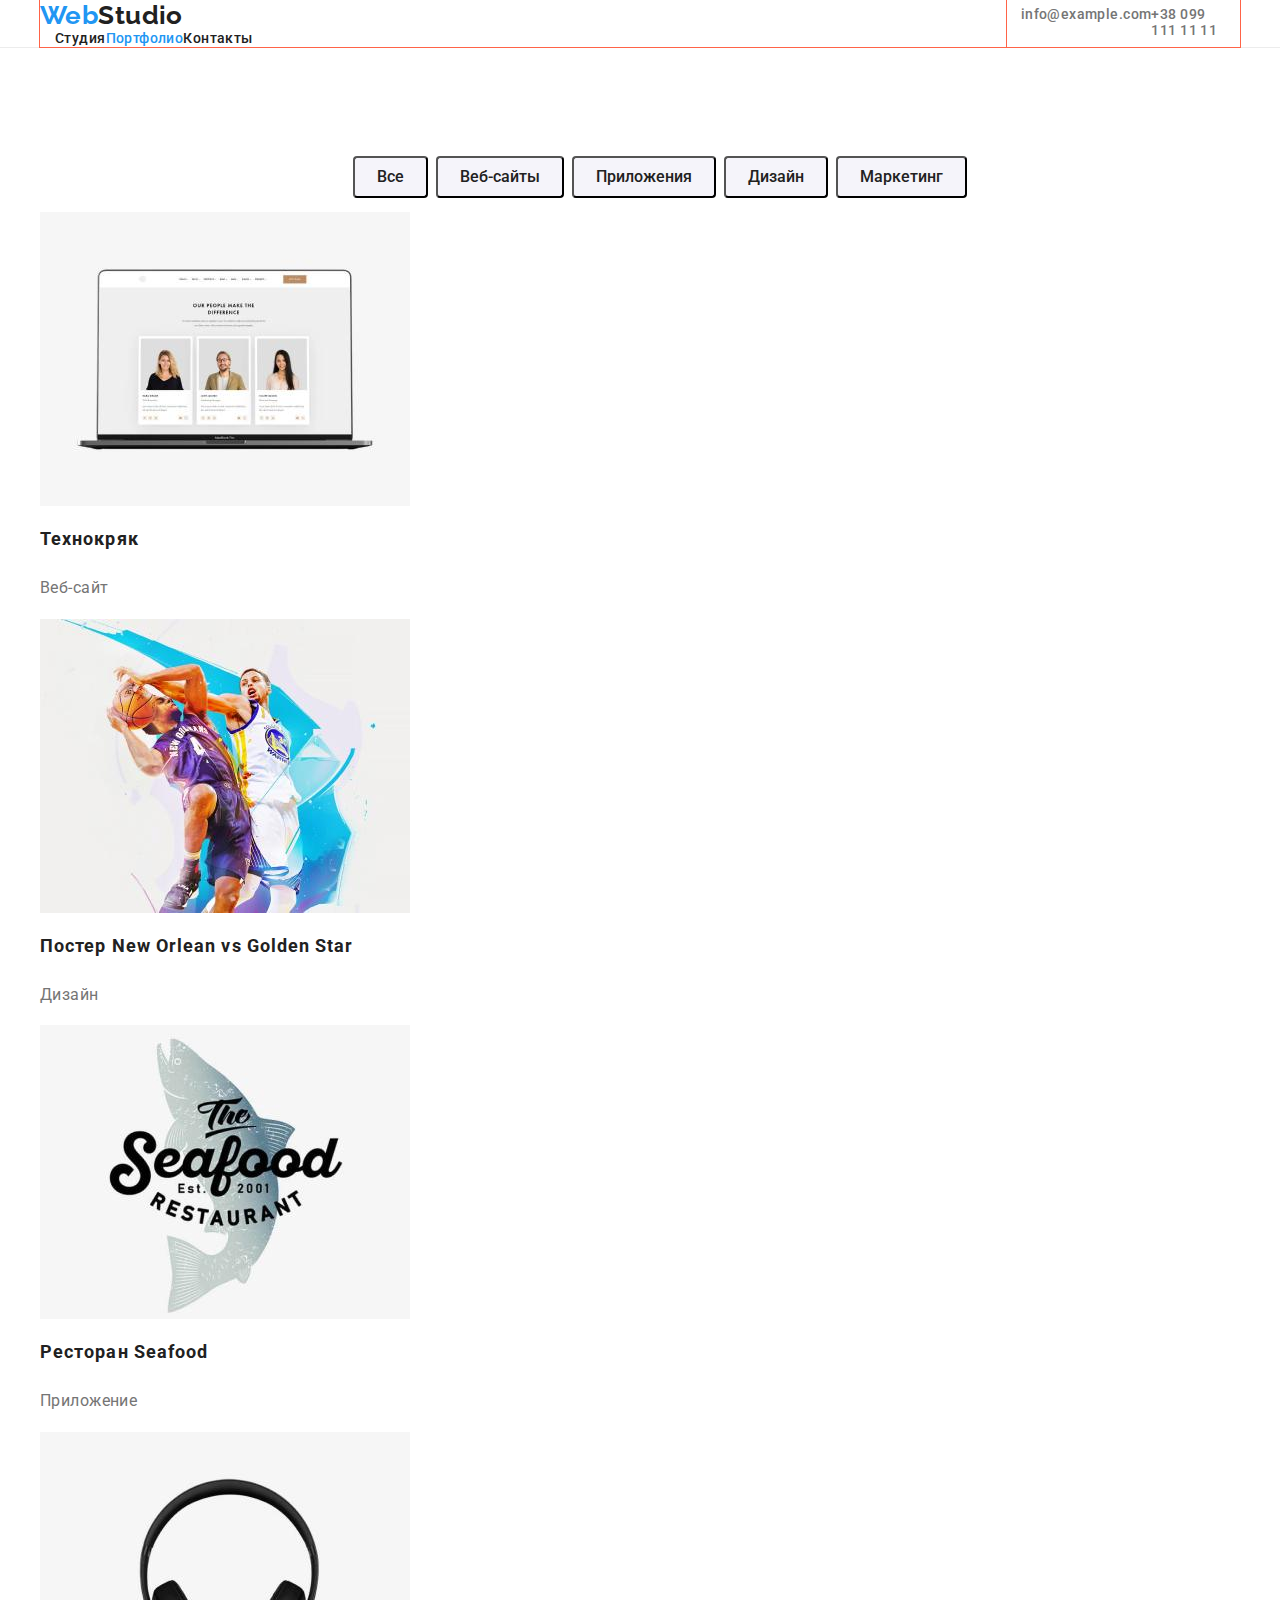
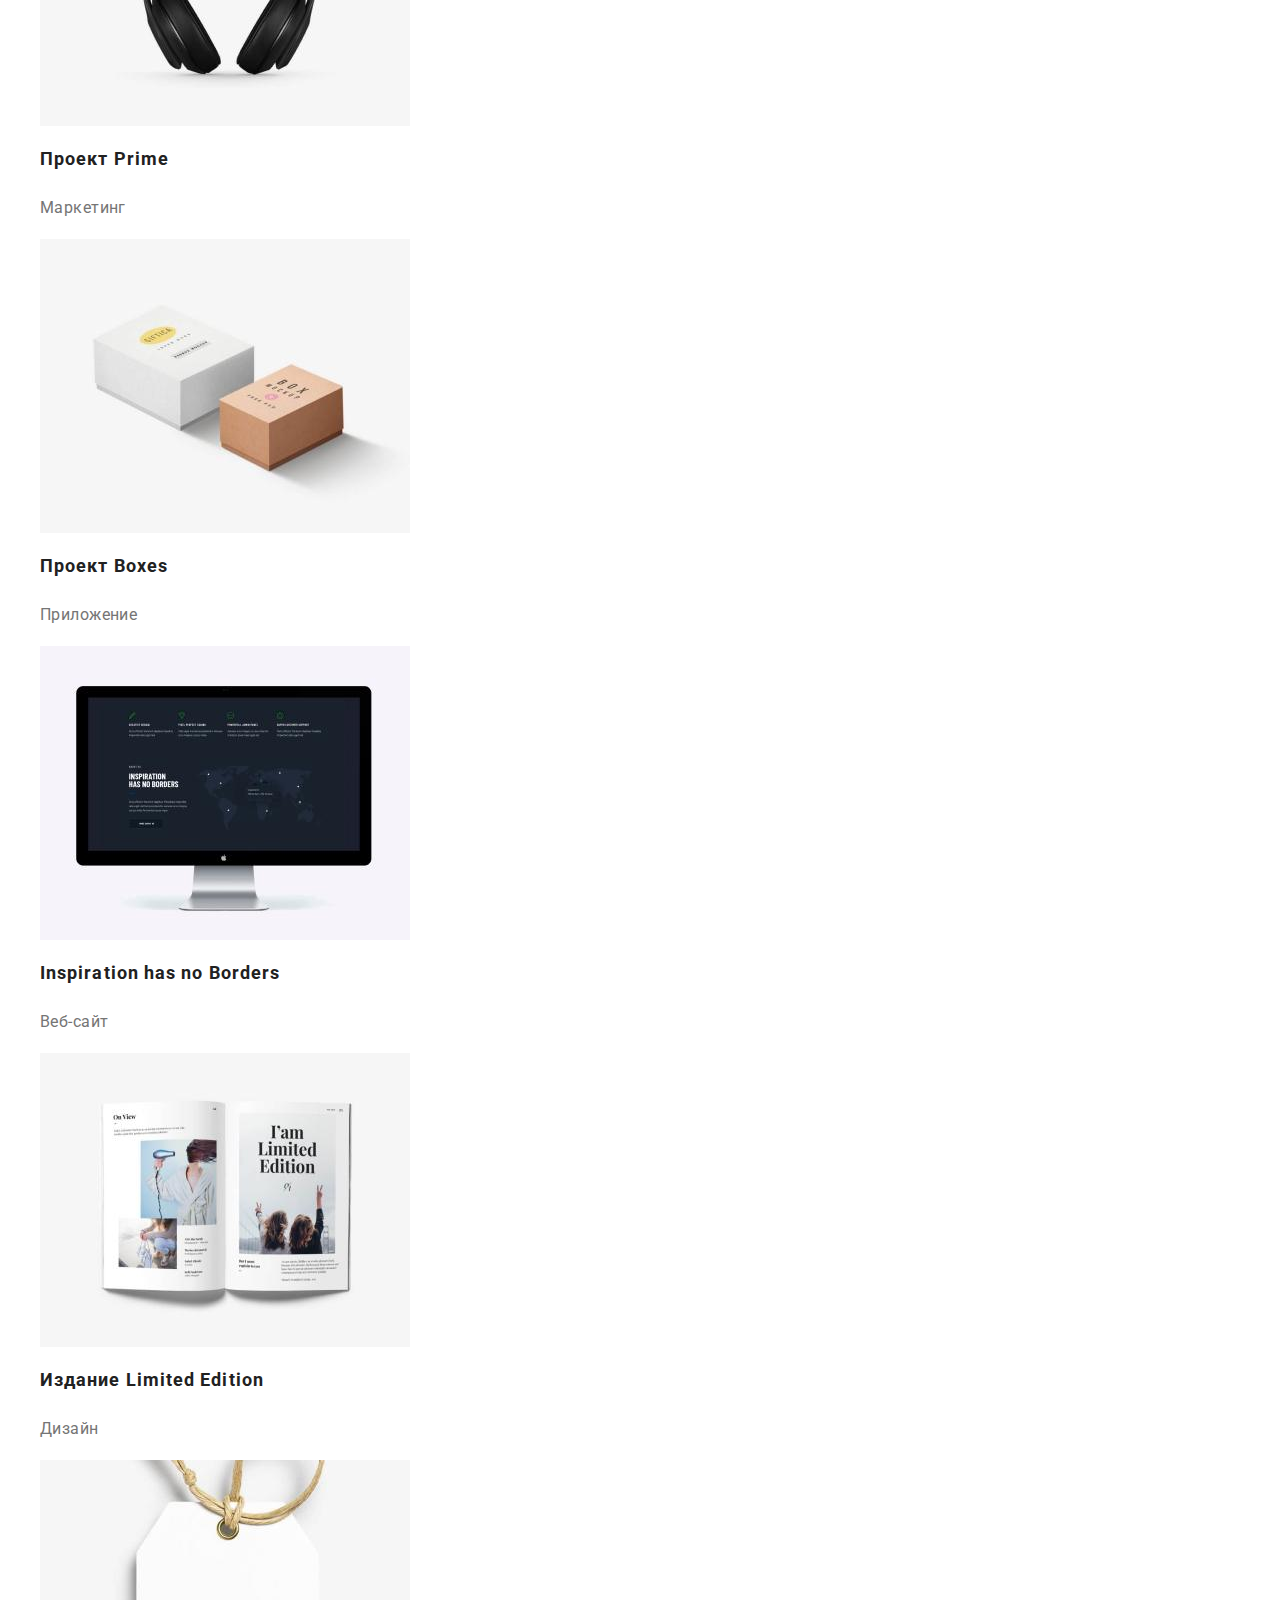
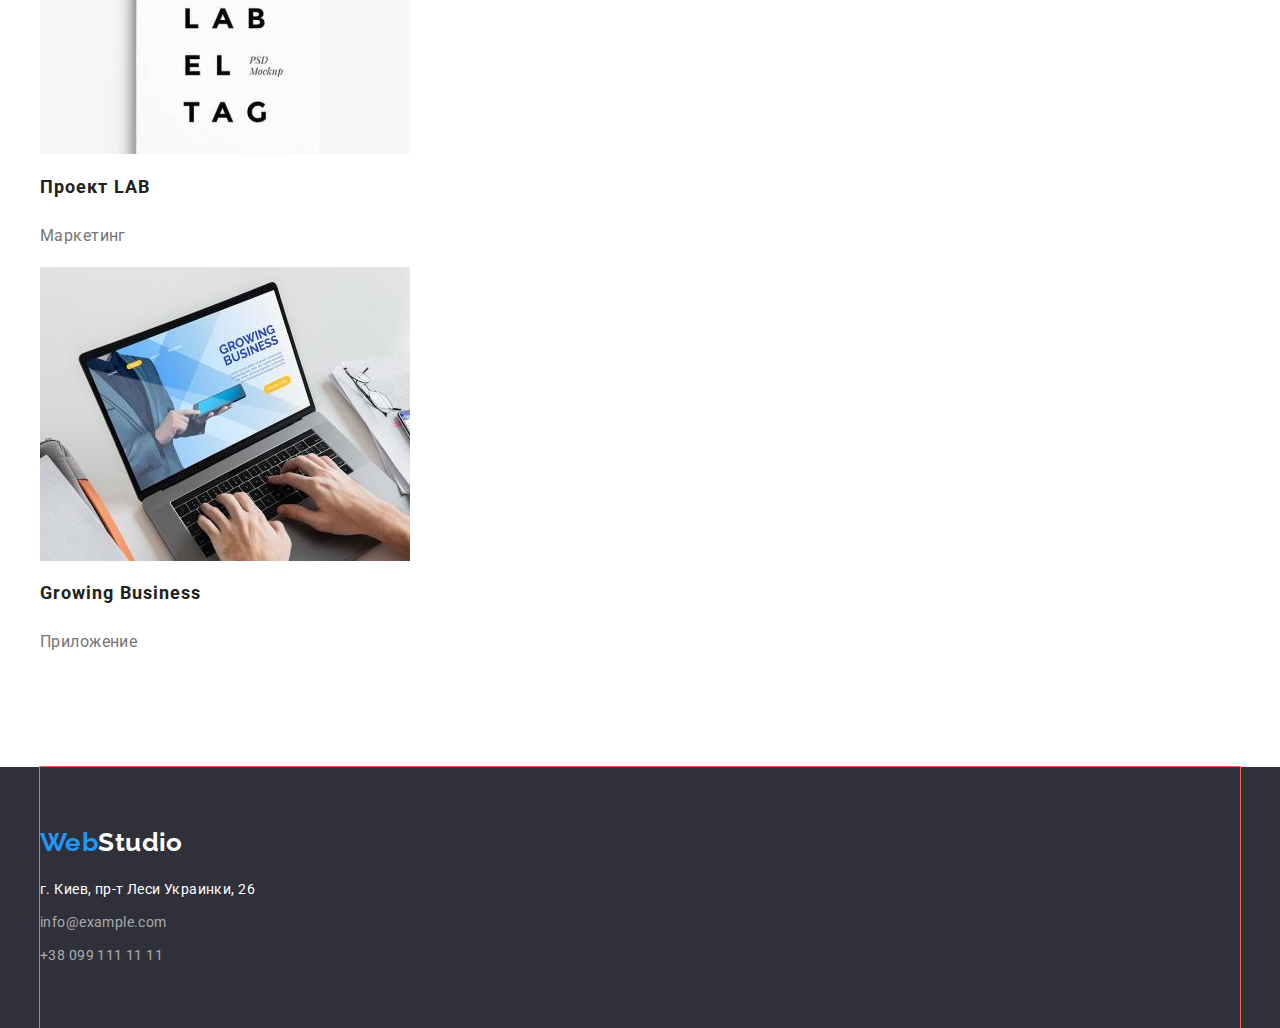
==== portfolio.html @ 3b48e9ce "заливаю файлы" ====
<!DOCTYPE html>
<html lang="ru">

    <!-- Служебная информация -->

  <head>
    <meta charset="UTF-8">
    <meta http-equiv="X-UA-Compatible" content="IE=edge">
    <meta name="viewport" content="width=device-width, initial-scale=1.0">
    <title>Портфолио</title>
    <link rel="stylesheet" href="https://fonts.googleapis.com/css2?family=Raleway:wght@700&family=Roboto:wght@400;500;700;900&display=swap"/>
    <link rel="stylesheet" href="https://cdnjs.cloudflare.com/ajax/libs/modern-normalize/1.1.0/modern-normalize.min.css"/>
    <link rel="stylesheet" href="./css/styles.css"/>
  </head>

    <!-- Содержание -->

  <body>

    <!-- Шапка сайта -->

    <header class="page-header">
    <div class="header-container">
      <nav class="container main-nav">
        <a class="logo" href="./index.html"><span class="span">Web</span>Studio</a> 
        <ul class="sitenav">
          <li><a href="./index.html" class="sitenav-link">Студия</a></li>
          <li><a href="./portfolio.html" class="sitenav-link current">Портфолио</a></li>
          <li><a href="" class="sitenav-link">Контакты</a></li>
        </ul>
      </nav>
        <ul class="contacts">
          <li><a href="mailto:info@example.com" class="contacts-link">info@example.com</a></li>
          <li><a href="tel:+380991111111" class="contacts-link">+38 099 111 11 11</a></li>
        </ul>
    </div>
    </header>

      <!-- Уникальный контент страницы -->

      <main>

        <!-- Меню на странице портфолио -->

        <section class="section">
          <h1 class="section-title visually-hidden">Меню на странице портфолио</h1>

          <ul class="menu-list">
            <li class="menu-item"><button class="menu-btn" type="button" >Все</button></li>
            <li class="menu-item"><button class="menu-btn" type="button" >Веб-сайты</button></li>
            <li class="menu-item"><button class="menu-btn" type="button" >Приложения</button></li>
            <li class="menu-item"><button class="menu-btn" type="button" >Дизайн</button></li>
            <li class="menu-item"><button class="menu-btn" type="button" >Маркетинг</button></li>
          </ul>

        <!-- Наши проекты и описание -->

          <ul class="project">
            <li class="project-item">
             <a class="project-link" href="">
              <img src="./images/portfolio/img1.jpg" alt="Технокряк" width="370"/>
              <h2 class="project-title">Технокряк</h2>
              <p class="project-description">Веб-сайт</p>
             </a>
            </li>
            <li class="project-item">
             <a class="project-link" href="">
              <img src="./images/portfolio/img2.jpg" alt="Постер New Orlean vs Golden Star" width="370"/>
              <h2 class="project-title">Постер New Orlean vs Golden Star</h2>
              <p class="project-description">Дизайн</p>
             </a>
            </li>
            <li class="project-item">
             <a class="project-link" href="">
              <img src="./images/portfolio/img3.jpg" alt="Ресторан Seafood" width="370"/>
              <h2 class="project-title">Ресторан Seafood</h2>
              <p class="project-description">Приложение</p>
             </a>
            </li>
            <li class="project-item">
             <a class="project-link" href="">
              <img src="./images/portfolio/img4.jpg" alt="Проект Prime" width="370"/>
              <h2 class="project-title">Проект Prime</h2>
              <p class="project-description">Маркетинг</p>
             </a>
            </li>
            <li class="project-item">
             <a class="project-link" href="">
              <img src="./images/portfolio/img5.jpg" alt="Проект Boxes" width="370"/>
              <h2 class="project-title">Проект Boxes</h2>
              <p class="project-description">Приложение</p>
             </a>
            </li>
            <li class="project-item">
             <a class="project-link" href="">
              <img src="./images/portfolio/img6.jpg" alt="Inspiration has no Borders" width="370"/>
              <h2 class="project-title">Inspiration has no Borders</h2>
              <p class="project-description">Веб-сайт</p>
             </a>
            </li>
            <li class="project-item">
             <a class="project-link" href="">
              <img src="./images/portfolio/img7.jpg" alt="Издание Limited Edition" width="370"/>
              <h2 class="project-title">Издание Limited Edition</h2>
              <p class="project-description">Дизайн</p>
             </a>
            </li>
            <li class="project-item">
             <a class="project-link" href="">
              <img src="./images/portfolio/img8.jpg" alt="Проект LAB" width="370"/>
              <h2 class="project-title">Проект LAB</h2>
              <p class="project-description">Маркетинг</p>
             </a>
            </li>
            <li class="project-item">
             <a class="project-link" href="">
              <img src="./images/portfolio/img9.jpg" alt="Growing Business" width="370"/>
              <h2 class="project-title">Growing Business</h2>
              <p class="project-description">Приложение</p>
             </a>
            </li>
          </ul>
        </section>
      </main>
  
        <!-- Футер -->

      <footer class="footer">
        <div class="footer-container">
          <div class="logo-inverse">
            <a class="footer-logo" href="./index.html"><span class="span">Web</span>Studio</a>
          </div>
        <address>
          <ul class="contacts-footer">
            <li class="contacts-footer-address">г. Киев, пр-т Леси Украинки, 26<br></li>
            <li class="contacts-footer-item"><a href="mailto:info@example.com" class="contacts-footer-link">info@example.com</a><br></li>
            <li class="contacts-footer-item"><a href="tel:+380991111111" class="contacts-footer-link">+38 099 111 11 11</a></li>
          </ul>
        </address>
        </div>
      </footer>
    </body>
  </html>
---- css/styles.css ----
/* цвет основного текста #212121 */
/* вторичный цвет текста  #757575; */
/* третий цвет текста  rgba(255, 255, 255, 0.6); */
/* белый #FFFFFF  */
/* акцент #2196F3 */
/* второй цвет фона #2F303A; */

:root {
    --title-text-color: #212121;
    --primary-text-color: #757575;
    --third-text-color: rgba(255, 255, 255, 0.6);
    --accent-color: #2196F3;
    --primary-white-color: #ffffff;
    --second-bgc:#2F303A;
  }

/* Body */

body {
    background-color: var(--primary-white-color);
    color: var(--primary-text-color);
    font-family: Roboto, sans-serif;
    letter-spacing: 0.03em;
    font-size: 14px;
    line-height: 1.14;
  }

.container, 
.header-container,
.footer-container {
  
    margin-left: auto;
    margin-right: auto;
    width: 1200px;
    outline: 1px solid tomato;
  }
  
/* Logo */

.logo {
    display: block;
    color: var(--title-text-color);
    font-family: Raleway, sans-serif;
    font-weight: bold;
    font-size: 26px;
    line-height: 1.19;
    text-decoration: none;
  }
  
.logo:hover,
.span {
    color: var(--accent-color);
  }

/* Sitenav */

.page-header {
    border-bottom: 1px solid #ECECEC;
  }

.header-container {
    display: flex;
    align-items: center;
  }

.sitenav-link {
    color: var(--title-text-color);
    font-weight: 500;
  }

.sitenav-link:hover,
.sitenav-link:focus {
    color: var(--accent-color);
  }

.sitenav-link.current {
    color: var(--accent-color);
  }  

.sitenav {
    display: flex;
    margin-top: 0;
    margin-bottom: 0;    
    padding-right: 15px;
    padding-left: 15px; 
    list-style: none;   
  }  

.sitenav-item {  
    padding-top: 32px;
    padding-bottom: 32px;
  }

.sitenav > .sitenav-item:not(:last-child) {
    margin-right: 50px;
  }

.sitenav-link {  
    text-decoration: none;
  } 
  
/* Contacts header */

.contacts-link {
    color: var(--primary-text-color);
    font-weight: 500; 
  }
  
.contacts-link:hover,
.contacts-link:focus {
    color: var(--accent-color);
  }

.contacts {
    display: flex;
    margin-top: 0;
    margin-bottom: 0;
    list-style: none;
    padding-right: 15px;
    padding-left: 15px;    
  }  

.contacts > .contacts-item:not(:last-child) {
    margin-right: 50px;
  }

.contacts-link {  
    text-decoration: none;
  } 
  
/* Hero */

.hero {
    text-align: center;
    background: var(--second-bgc);
    
    min-height: 600px;
    display: flex;
    justify-content: center;
    align-items: center;
    margin-left: auto;
    margin-right: auto;
  }

.hero-title {
    margin-top: 0;
    margin-bottom: 30px;
    color: #ffffff;
    font-weight: 900;
    font-size: 44px;
    line-height: 1.36;
    letter-spacing: 0.06em;
    margin-left: auto;
    margin-right: auto;
    width: 694px;
    text-transform: uppercase;
  }

/* Hero button */

.hero-button {
    display: inline-block;
    border-radius: 4px;
    padding: 10px 32px;
    min-width: 200px;
    border: 1px solid transparent;
    color: var(--primary-white-color);
    background-color: var(--accent-color);
    font-weight: bold;
    font-size: 16px;
    line-height: 1.87;
    letter-spacing: 0.06em;
    box-shadow: 0px 4px 4px rgba(0, 0, 0, 0.15);
    text-decoration: none;
    cursor: pointer;
  }
  
/* Section */

.section {
    padding-top: 94px;
    padding-bottom: 94px;
  }

.section-title {
    margin-top: 0;
    margin-bottom: 50px;
    color: var(--title-text-color);
    font-weight: bold;
    font-size: 36px;
    line-height: 1.16;
    text-align: center;
  }

/* Feature и description Особенности компании */

.feature-title {
    margin-top: 0;
    margin-bottom: 10px;
    color: var(--title-text-color);
    font-weight: bold;
  }  

.feature-description {
    margin-top: 0;
    margin-bottom: 0;
    line-height: 1.71;
    
  }

.feature {
    display: flex;
    justify-content: center;
    margin-top: 0;
    margin-bottom: 0;
    list-style: none;
    padding-right: 15px;
    padding-left: 15px;   
  }   

.feature-item {
    width: 270px;
  } 

.feature-item:not(:last-child) {
    margin-right: 30px;
  }

/* Чем мы занимаемся */

.list {
    display: flex;
    justify-content: center;
    flex-wrap: wrap;
    margin-top: 0;
    margin-bottom: 0;
    list-style: none;
    padding-right: 15px;
    padding-left: 15px;
  }    

.list-item {
    width: 370px; 
  }  

.list-item:not(:last-child) {
   margin-right: 30px;

  }

/* Team и job  */ 

.team img {
    margin-top: 0;
    margin-bottom: 30px;
  }

.team-title {
    margin-top: 0;
    margin-bottom: 10px;
    color: var(--title-text-color);
    font-weight: 500;
    font-size: 16px;
    line-height: 1.18; 
  }

.job-description {
    margin-top: 0;
    margin-bottom: 0;
    font-weight: 400;
    font-size: 16px;
    line-height: 1.18;
  } 

.team {
    display: flex;
    justify-content: center;
    flex-wrap: wrap;
    margin-top: 0;
    margin-bottom: 0;
    list-style: none;
    padding-right: 15px;
    padding-left: 15px;
    background-color: #F5F4FA;    
  }  

.team-item {
    padding-bottom: 30px;
    text-align: center;
    width: 270px;
    box-shadow: 0px 1px 3px rgba(0, 0, 0, 0.12), 0px 1px 1px rgba(0, 0, 0, 0.14), 0px 2px 1px rgba(0, 0, 0, 0.2);
    border-radius: 0px 0px 4px 4px;
  }

.team-item:not(:last-child) {
    margin-right: 30px;
  }

/* Footer */

.footer {
    background: var(--second-bgc);    
  }

.footer-container {
    padding-top: 60px;
  }

.logo-inverse {
    margin-bottom: 20px;      
  }

.footer-logo {
    color: var(--primary-white-color);
    font-family: Raleway, sans-serif;
    font-weight: bold;
    font-size: 26px;
    line-height: 1.19;
    text-decoration: none;    
  }

.contacts-footer-address {
    color: var(--primary-white-color);
    line-height: 1.71;
    font-style: normal; 
  } 

.contacts-footer-link {
    color: var(--third-text-color);
    line-height: 1.71;
    font-style: normal;
    text-decoration: none; 
  }

.contacts-footer {
    margin-top: 0;
    margin-bottom: 0;
    list-style: none;
    padding-right: 0;
    padding-left: 0;
    padding-bottom: 60px;   
  } 
  
.contacts-footer-item {
    padding-top: 9px;
  }

.visually-hidden {
    position: absolute;
    width: 1px;
    height: 1px;
    margin: -1px;
    border: 0;
    padding: 0;
    clip: rect(0 0 0 0);
    overflow: hidden;
  }  

/* Portfolio page */

/* Меню на странице портфолио */ 

.menu-list {
    display: flex;
    justify-content: center;
    list-style: none;
  }

.menu-item:not(:last-child) {
    margin-right: 8px;
  }

.menu-btn {
    color: var(--title-text-color);
    background-color:#F5F4FA;
    font-weight: 500;
    font-size: 16px;
    line-height: 1.62;
    text-align: center;
    cursor: pointer;
    border-radius: 4px;
    padding: 6px 22px; 
  }
  
.menu-btn:hover,
.menu-btn:focus {
    color: var(--primary-white-color);
    background-color: var(--accent-color);
  }
  
/* Наши проекты и описание */ 

img {
    display: block;
    max-width: 100%;
    height: auto;
  }

.project-title {
    color: var(--title-text-color);
    font-weight: bold;
    font-size: 18px;
    line-height: 2.0;
    letter-spacing: 0.06em; 
  }

.project-description {
    color: var(--primary-text-color);
    font-weight: 400;
    font-size: 16px;
    line-height: 1.87;
  }

.project {
    list-style: none;   
  }  

.project-link {  
    text-decoration: none;
  }
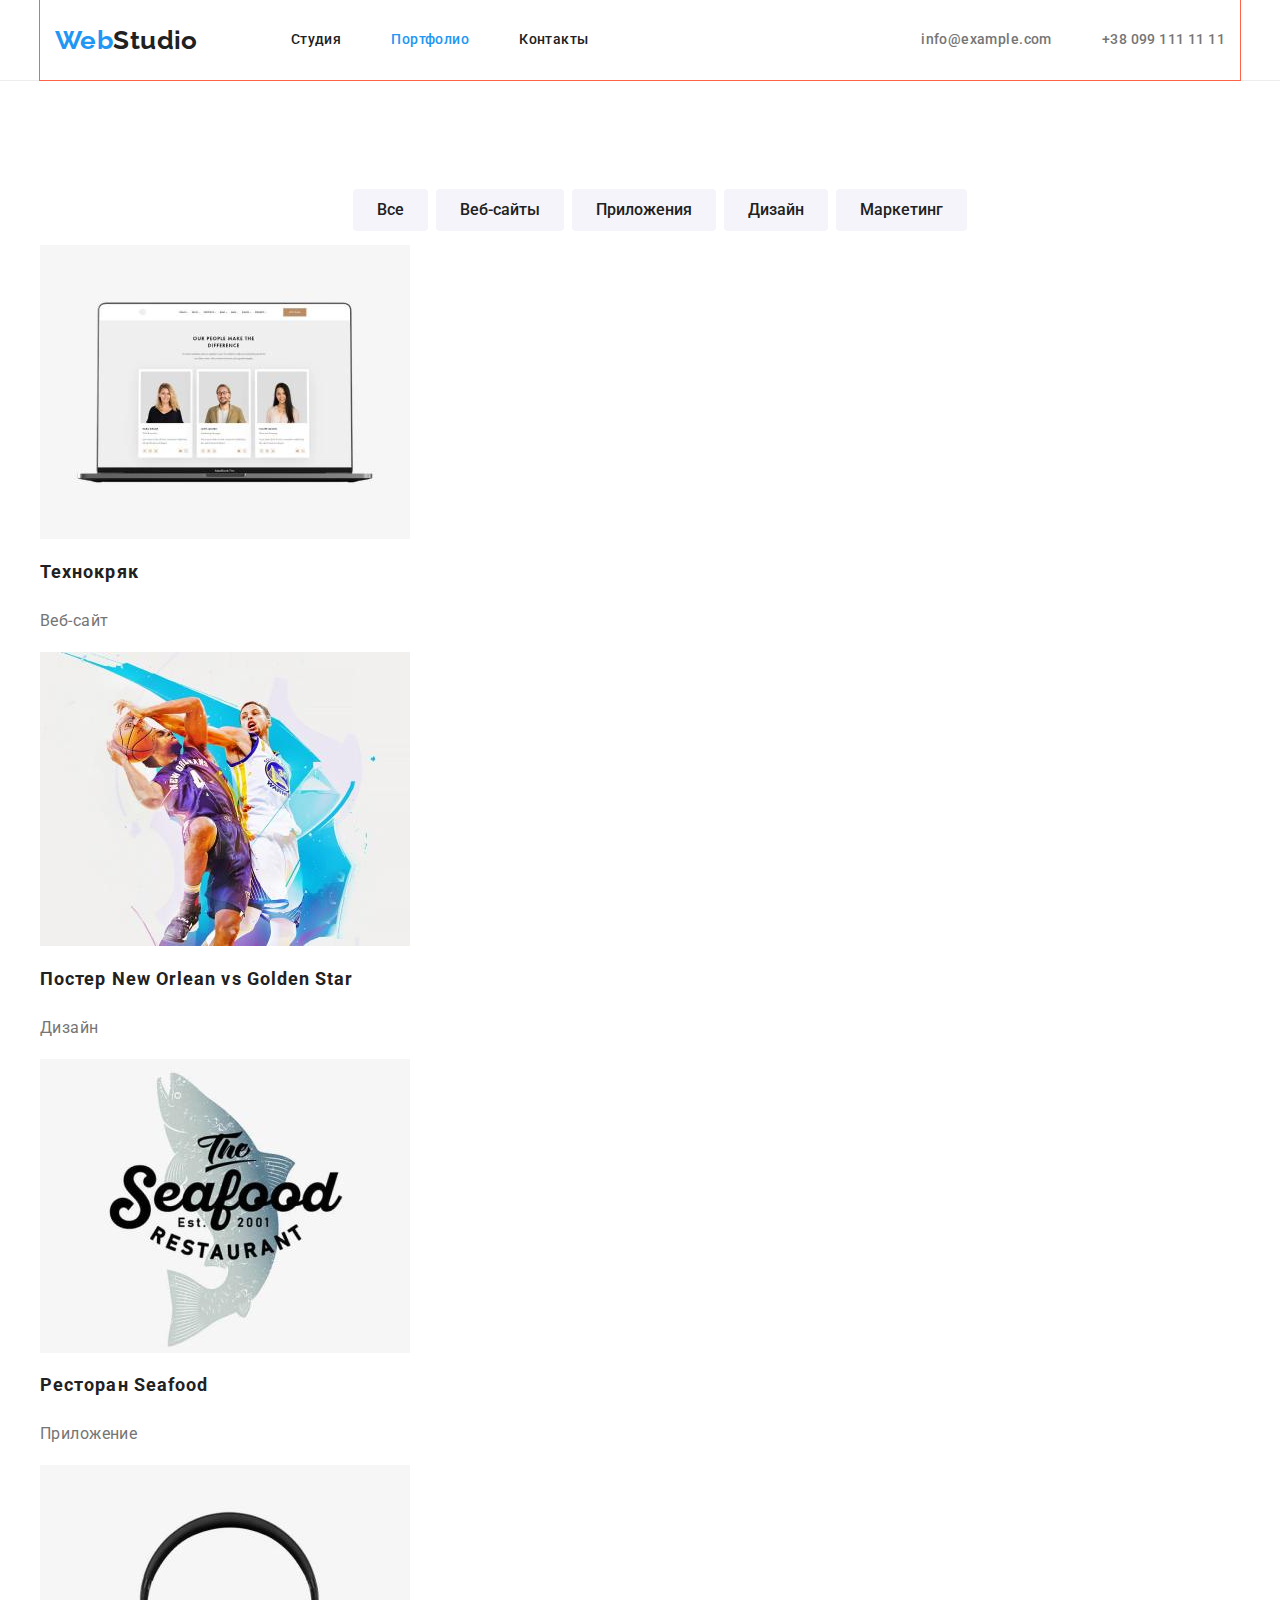
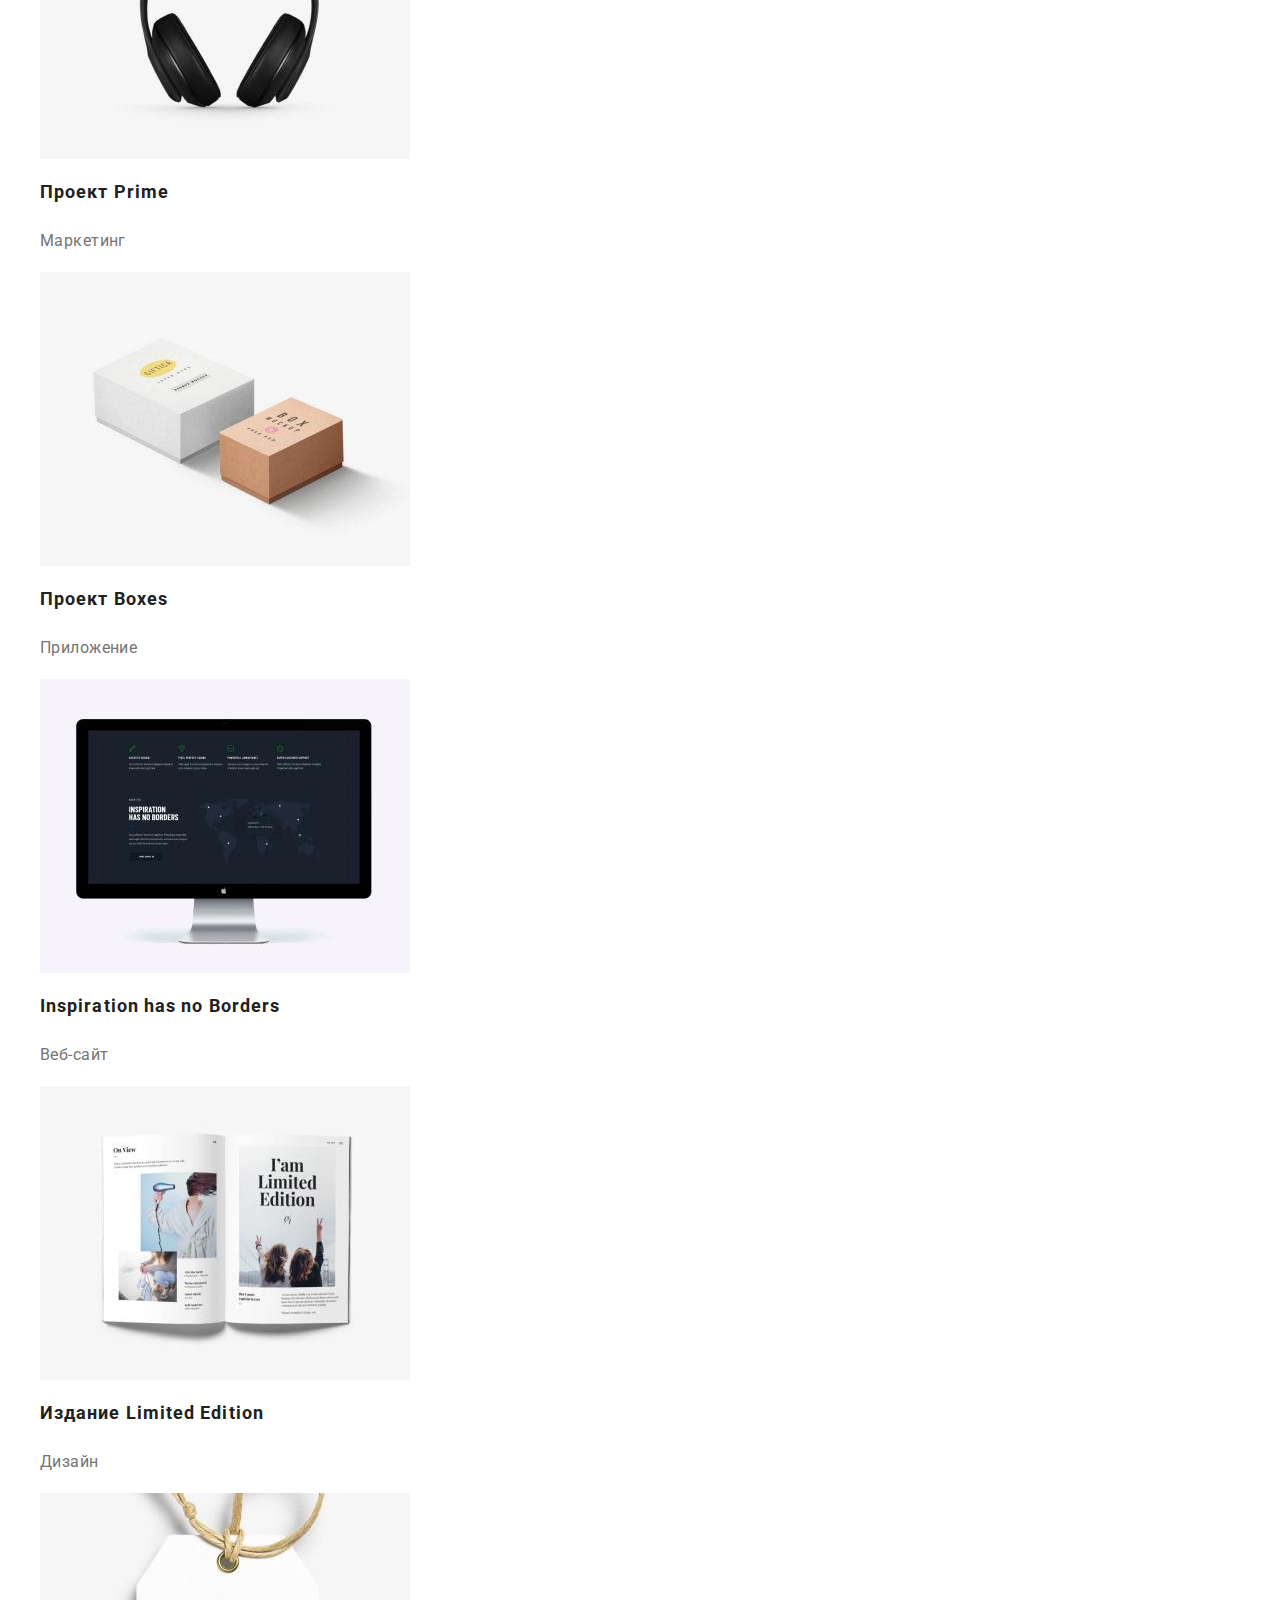
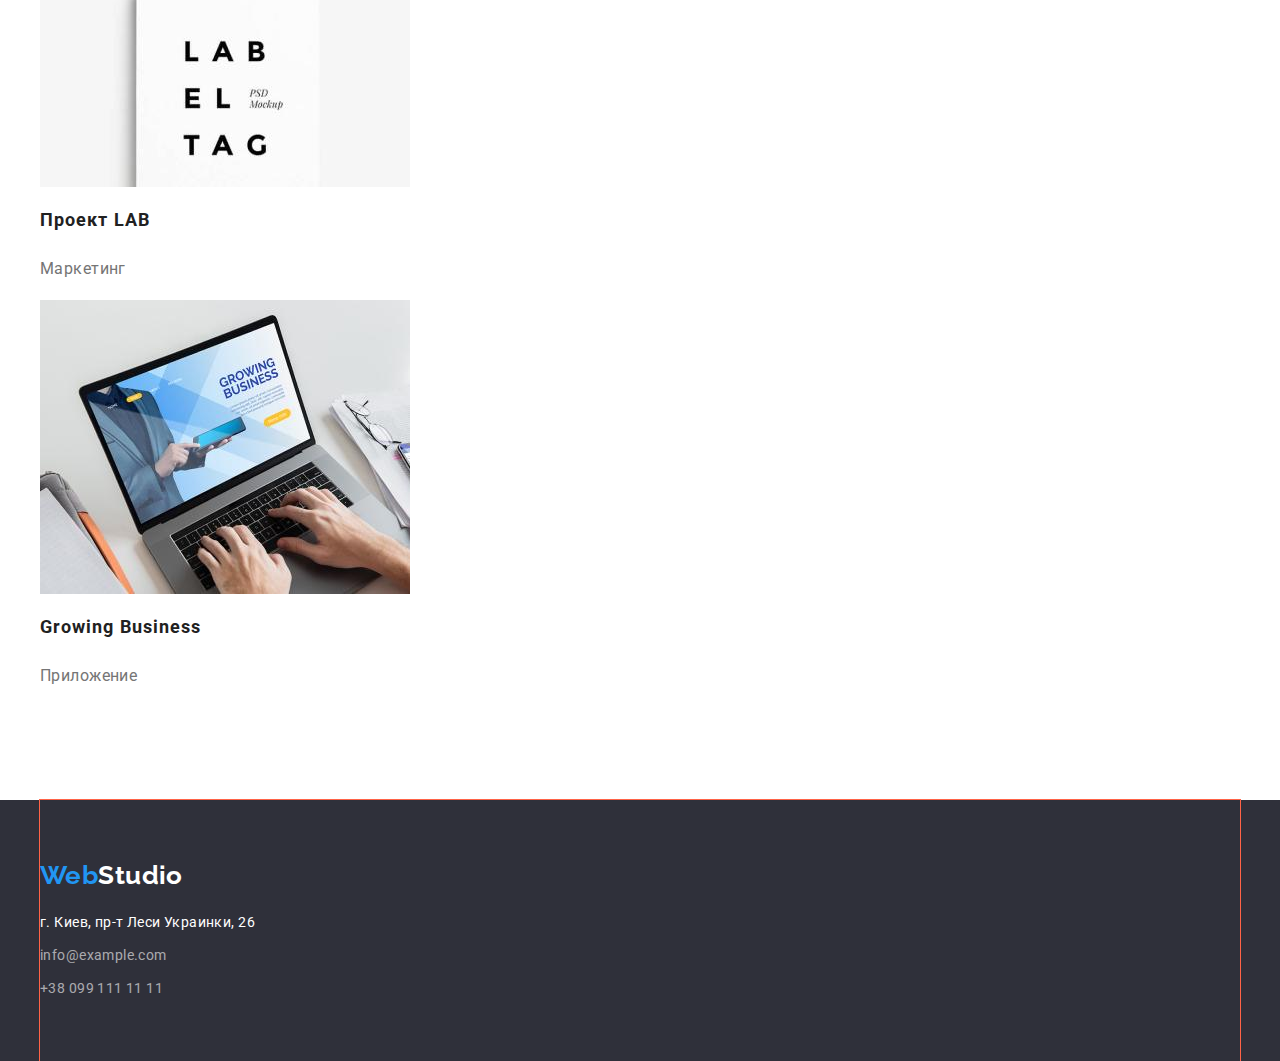
==== commit 757529d3: "fix main-nav and other elements" ====
--- a/portfolio.html
+++ b/portfolio.html
@@ -21,17 +21,17 @@
 
     <header class="page-header">
     <div class="header-container">
-      <nav class="container main-nav">
-        <a class="logo" href="./index.html"><span class="span">Web</span>Studio</a> 
+          <a class="logo" href="./index.html"><span class="span">Web</span>Studio</a>
+      <nav class="main-nav">
         <ul class="sitenav">
-          <li><a href="./index.html" class="sitenav-link">Студия</a></li>
-          <li><a href="./portfolio.html" class="sitenav-link current">Портфолио</a></li>
-          <li><a href="" class="sitenav-link">Контакты</a></li>
+          <li class="sitenav-item"><a href="./index.html" class="sitenav-link">Студия</a></li>
+          <li class="sitenav-item"><a href="./portfolio.html" class="sitenav-link current">Портфолио</a></li>
+          <li class="sitenav-item"><a href="" class="sitenav-link">Контакты</a></li>
         </ul>
       </nav>
         <ul class="contacts">
-          <li><a href="mailto:info@example.com" class="contacts-link">info@example.com</a></li>
-          <li><a href="tel:+380991111111" class="contacts-link">+38 099 111 11 11</a></li>
+          <li class="contacts-item"><a href="mailto:info@example.com" class="contacts-link">info@example.com</a></li>
+          <li class="contacts-item"><a href="tel:+380991111111" class="contacts-link">+38 099 111 11 11</a></li>
         </ul>
     </div>
     </header>
--- a/css/styles.css
+++ b/css/styles.css
@@ -61,6 +61,8 @@
 .header-container {
     display: flex;
     align-items: center;
+    padding-right: 15px;
+    padding-left: 15px; 
   }
 
 .sitenav-link {
@@ -79,14 +81,15 @@
 
 .sitenav {
     display: flex;
+    margin-left: 93px;
     margin-top: 0;
     margin-bottom: 0;    
-    padding-right: 15px;
-    padding-left: 15px; 
+    padding-left: 0;
     list-style: none;   
   }  
 
-.sitenav-item {  
+.sitenav-item,
+.contacts-item {  
     padding-top: 32px;
     padding-bottom: 32px;
   }
@@ -113,11 +116,12 @@
 
 .contacts {
     display: flex;
-    margin-top: 0;
-    margin-bottom: 0;
-    list-style: none;
-    padding-right: 15px;
-    padding-left: 15px;    
+    margin-left: auto;
+    margin-top: 0;
+    margin-bottom: 0;
+    list-style: none;
+    padding-right: 0;
+    padding-left: 0;    
   }  
 
 .contacts > .contacts-item:not(:last-child) {
@@ -133,7 +137,6 @@
 .hero {
     text-align: center;
     background: var(--second-bgc);
-    
     min-height: 600px;
     display: flex;
     justify-content: center;
@@ -204,8 +207,7 @@
 .feature-description {
     margin-top: 0;
     margin-bottom: 0;
-    line-height: 1.71;
-    
+    line-height: 1.71;    
   }
 
 .feature {
@@ -245,7 +247,6 @@
 
 .list-item:not(:last-child) {
    margin-right: 30px;
-
   }
 
 /* Team и job  */ 
@@ -373,6 +374,7 @@
 .menu-btn {
     color: var(--title-text-color);
     background-color:#F5F4FA;
+    border-color: transparent;
     font-weight: 500;
     font-size: 16px;
     line-height: 1.62;
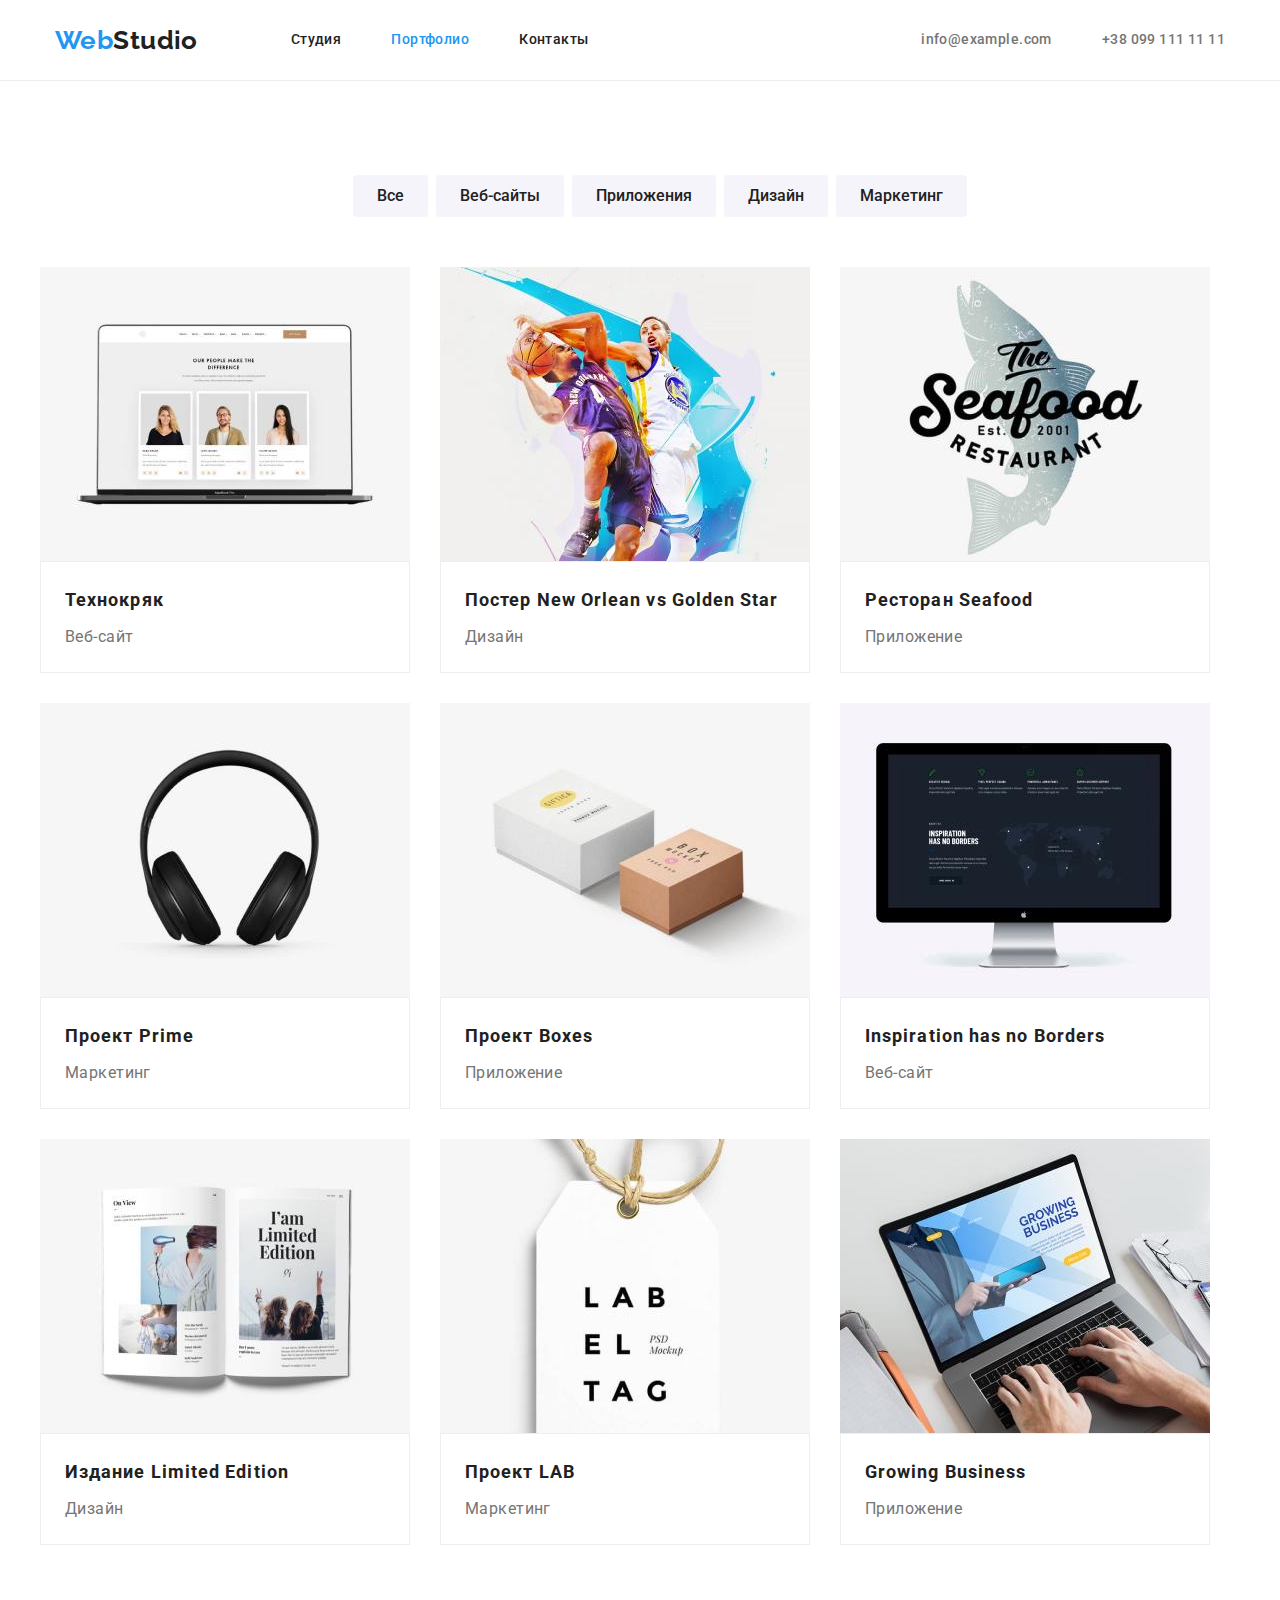
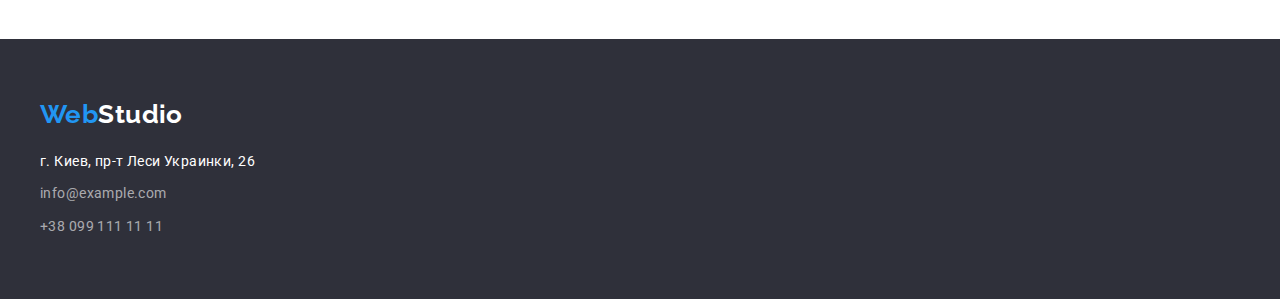
==== commit f41cdc91: "fix css" ====
--- a/portfolio.html
+++ b/portfolio.html
@@ -1,7 +1,7 @@
 <!DOCTYPE html>
 <html lang="ru">
 
-    <!-- Служебная информация -->
+  <!-- Служебная информация -->
 
   <head>
     <meta charset="UTF-8">
@@ -13,14 +13,14 @@
     <link rel="stylesheet" href="./css/styles.css"/>
   </head>
 
-    <!-- Содержание -->
+  <!-- Содержание -->
 
   <body>
 
-    <!-- Шапка сайта -->
+  <!-- Шапка сайта -->
 
     <header class="page-header">
-    <div class="header-container">
+     <div class="header-container">
           <a class="logo" href="./index.html"><span class="span">Web</span>Studio</a>
       <nav class="main-nav">
         <ul class="sitenav">
@@ -33,18 +33,17 @@
           <li class="contacts-item"><a href="mailto:info@example.com" class="contacts-link">info@example.com</a></li>
           <li class="contacts-item"><a href="tel:+380991111111" class="contacts-link">+38 099 111 11 11</a></li>
         </ul>
-    </div>
+     </div>
     </header>
 
-      <!-- Уникальный контент страницы -->
+  <!-- Уникальный контент страницы -->
 
-      <main>
+    <main>
 
-        <!-- Меню на странице портфолио -->
+  <!-- Меню на странице портфолио -->
 
-        <section class="section">
+      <section class="section">
           <h1 class="section-title visually-hidden">Меню на странице портфолио</h1>
-
           <ul class="menu-list">
             <li class="menu-item"><button class="menu-btn" type="button" >Все</button></li>
             <li class="menu-item"><button class="menu-btn" type="button" >Веб-сайты</button></li>
@@ -52,92 +51,103 @@
             <li class="menu-item"><button class="menu-btn" type="button" >Дизайн</button></li>
             <li class="menu-item"><button class="menu-btn" type="button" >Маркетинг</button></li>
           </ul>
-
-        <!-- Наши проекты и описание -->
-
+        
+  <!-- Наши проекты и описание -->
+        
+        <div class="container">  
           <ul class="project">
             <li class="project-item">
-             <a class="project-link" href="">
-              <img src="./images/portfolio/img1.jpg" alt="Технокряк" width="370"/>
-              <h2 class="project-title">Технокряк</h2>
-              <p class="project-description">Веб-сайт</p>
+             <a class="project-link" href=""><img src="./images/portfolio/img1.jpg" alt="Технокряк" width="370"/>
+               <div class="project-content">
+                  <h2 class="project-title">Технокряк</h2>
+                  <p class="project-description">Веб-сайт</p>
+               </div>               
              </a>
             </li>
             <li class="project-item">
-             <a class="project-link" href="">
-              <img src="./images/portfolio/img2.jpg" alt="Постер New Orlean vs Golden Star" width="370"/>
-              <h2 class="project-title">Постер New Orlean vs Golden Star</h2>
-              <p class="project-description">Дизайн</p>
+             <a class="project-link" href=""><img src="./images/portfolio/img2.jpg" alt="Постер New Orlean vs Golden Star" width="370"/>
+                <div class="project-content">
+                  <h2 class="project-title">Постер New Orlean vs Golden Star</h2>
+                  <p class="project-description">Дизайн</p>
+                </div>  
              </a>
             </li>
             <li class="project-item">
-             <a class="project-link" href="">
-              <img src="./images/portfolio/img3.jpg" alt="Ресторан Seafood" width="370"/>
-              <h2 class="project-title">Ресторан Seafood</h2>
-              <p class="project-description">Приложение</p>
+             <a class="project-link" href=""><img src="./images/portfolio/img3.jpg" alt="Ресторан Seafood" width="370"/>
+                <div class="project-content">
+                  <h2 class="project-title">Ресторан Seafood</h2>
+                  <p class="project-description">Приложение</p>
+                </div>  
              </a>
             </li>
             <li class="project-item">
-             <a class="project-link" href="">
-              <img src="./images/portfolio/img4.jpg" alt="Проект Prime" width="370"/>
-              <h2 class="project-title">Проект Prime</h2>
-              <p class="project-description">Маркетинг</p>
+             <a class="project-link" href=""><img src="./images/portfolio/img4.jpg" alt="Проект Prime" width="370"/>
+                <div class="project-content">
+                  <h2 class="project-title">Проект Prime</h2>
+                  <p class="project-description">Маркетинг</p>
+                </div>
              </a>
             </li>
             <li class="project-item">
-             <a class="project-link" href="">
-              <img src="./images/portfolio/img5.jpg" alt="Проект Boxes" width="370"/>
-              <h2 class="project-title">Проект Boxes</h2>
-              <p class="project-description">Приложение</p>
+             <a class="project-link" href=""><img src="./images/portfolio/img5.jpg" alt="Проект Boxes" width="370"/>
+                <div class="project-content">
+                  <h2 class="project-title">Проект Boxes</h2>
+                  <p class="project-description">Приложение</p>
+                </div>
              </a>
             </li>
             <li class="project-item">
-             <a class="project-link" href="">
-              <img src="./images/portfolio/img6.jpg" alt="Inspiration has no Borders" width="370"/>
-              <h2 class="project-title">Inspiration has no Borders</h2>
-              <p class="project-description">Веб-сайт</p>
+             <a class="project-link" href=""><img src="./images/portfolio/img6.jpg" alt="Inspiration has no Borders" width="370"/>
+                <div class="project-content">
+                  <h2 class="project-title">Inspiration has no Borders</h2>
+                  <p class="project-description">Веб-сайт</p>
+                </div>
              </a>
             </li>
             <li class="project-item">
-             <a class="project-link" href="">
-              <img src="./images/portfolio/img7.jpg" alt="Издание Limited Edition" width="370"/>
-              <h2 class="project-title">Издание Limited Edition</h2>
-              <p class="project-description">Дизайн</p>
+             <a class="project-link" href=""><img src="./images/portfolio/img7.jpg" alt="Издание Limited Edition" width="370"/>
+                <div class="project-content">
+                  <h2 class="project-title">Издание Limited Edition</h2>
+                  <p class="project-description">Дизайн</p>
+                </div>
              </a>
             </li>
             <li class="project-item">
-             <a class="project-link" href="">
-              <img src="./images/portfolio/img8.jpg" alt="Проект LAB" width="370"/>
-              <h2 class="project-title">Проект LAB</h2>
-              <p class="project-description">Маркетинг</p>
+             <a class="project-link" href=""><img src="./images/portfolio/img8.jpg" alt="Проект LAB" width="370"/>
+                <div class="project-content">
+                  <h2 class="project-title">Проект LAB</h2>
+                  <p class="project-description">Маркетинг</p>
+                </div>
              </a>
             </li>
             <li class="project-item">
-             <a class="project-link" href="">
-              <img src="./images/portfolio/img9.jpg" alt="Growing Business" width="370"/>
-              <h2 class="project-title">Growing Business</h2>
-              <p class="project-description">Приложение</p>
+             <a class="project-link" href=""><img src="./images/portfolio/img9.jpg" alt="Growing Business" width="370"/>
+                <div class="project-content">
+                  <h2 class="project-title">Growing Business</h2>
+                  <p class="project-description">Приложение</p>
+                </div>
              </a>
-            </li>
+            </li> 
           </ul>
-        </section>
-      </main>
+        </div> 
+      </section>
+    </main>
   
-        <!-- Футер -->
+ <!-- Футер -->
 
       <footer class="footer">
         <div class="footer-container">
           <div class="logo-inverse">
             <a class="footer-logo" href="./index.html"><span class="span">Web</span>Studio</a>
           </div>
-        <address>
+         <address>
           <ul class="contacts-footer">
             <li class="contacts-footer-address">г. Киев, пр-т Леси Украинки, 26<br></li>
             <li class="contacts-footer-item"><a href="mailto:info@example.com" class="contacts-footer-link">info@example.com</a><br></li>
             <li class="contacts-footer-item"><a href="tel:+380991111111" class="contacts-footer-link">+38 099 111 11 11</a></li>
           </ul>
-        </address>
+         </address>
         </div>
       </footer>
-    </body>
-  </html>+  </body>
+</html>--- a/css/styles.css
+++ b/css/styles.css
@@ -28,11 +28,10 @@
 .container, 
 .header-container,
 .footer-container {
-  
     margin-left: auto;
     margin-right: auto;
     width: 1200px;
-    outline: 1px solid tomato;
+    /* outline: 1px solid tomato; */
   }
   
 /* Logo */
@@ -365,6 +364,8 @@
     display: flex;
     justify-content: center;
     list-style: none;
+    margin-top: 0;
+    margin-bottom: 50px;
   }
 
 .menu-item:not(:last-child) {
@@ -392,18 +393,14 @@
   
 /* Наши проекты и описание */ 
 
-img {
-    display: block;
-    max-width: 100%;
-    height: auto;
-  }
-
 .project-title {
     color: var(--title-text-color);
     font-weight: bold;
     font-size: 18px;
     line-height: 2.0;
-    letter-spacing: 0.06em; 
+    letter-spacing: 0.06em;
+    margin-top: 0;
+    margin-bottom: 4px; 
   }
 
 .project-description {
@@ -411,12 +408,46 @@
     font-weight: 400;
     font-size: 16px;
     line-height: 1.87;
+    margin-top: 0;
+    margin-bottom: 0;
   }
 
 .project {
-    list-style: none;   
+    display: flex;
+    flex-wrap: wrap;
+    list-style: none; 
+    margin: 0;
+    padding: 0;
+      
+  }  
+
+.project-item {
+  width: 370px;
+  margin-right: 30px;
+  margin-bottom: 30px;
+  padding: 0;
+  }
+
+.project-item:nth-child(3n) {
+  margin-right: 0px;
+  }  
+
+.project-item:nth-last-child(-n + 3) {  
+  margin-bottom: 0px;
   }  
 
 .project-link {  
     text-decoration: none;
+  } 
+
+.project-content {
+  padding: 20px 24px;
+  background: #ffffff;
+  border: 1px solid #eeeeee;  
+  }
+
+img {
+  display: block;
+  max-width: 100%;
+  height: auto;
   } 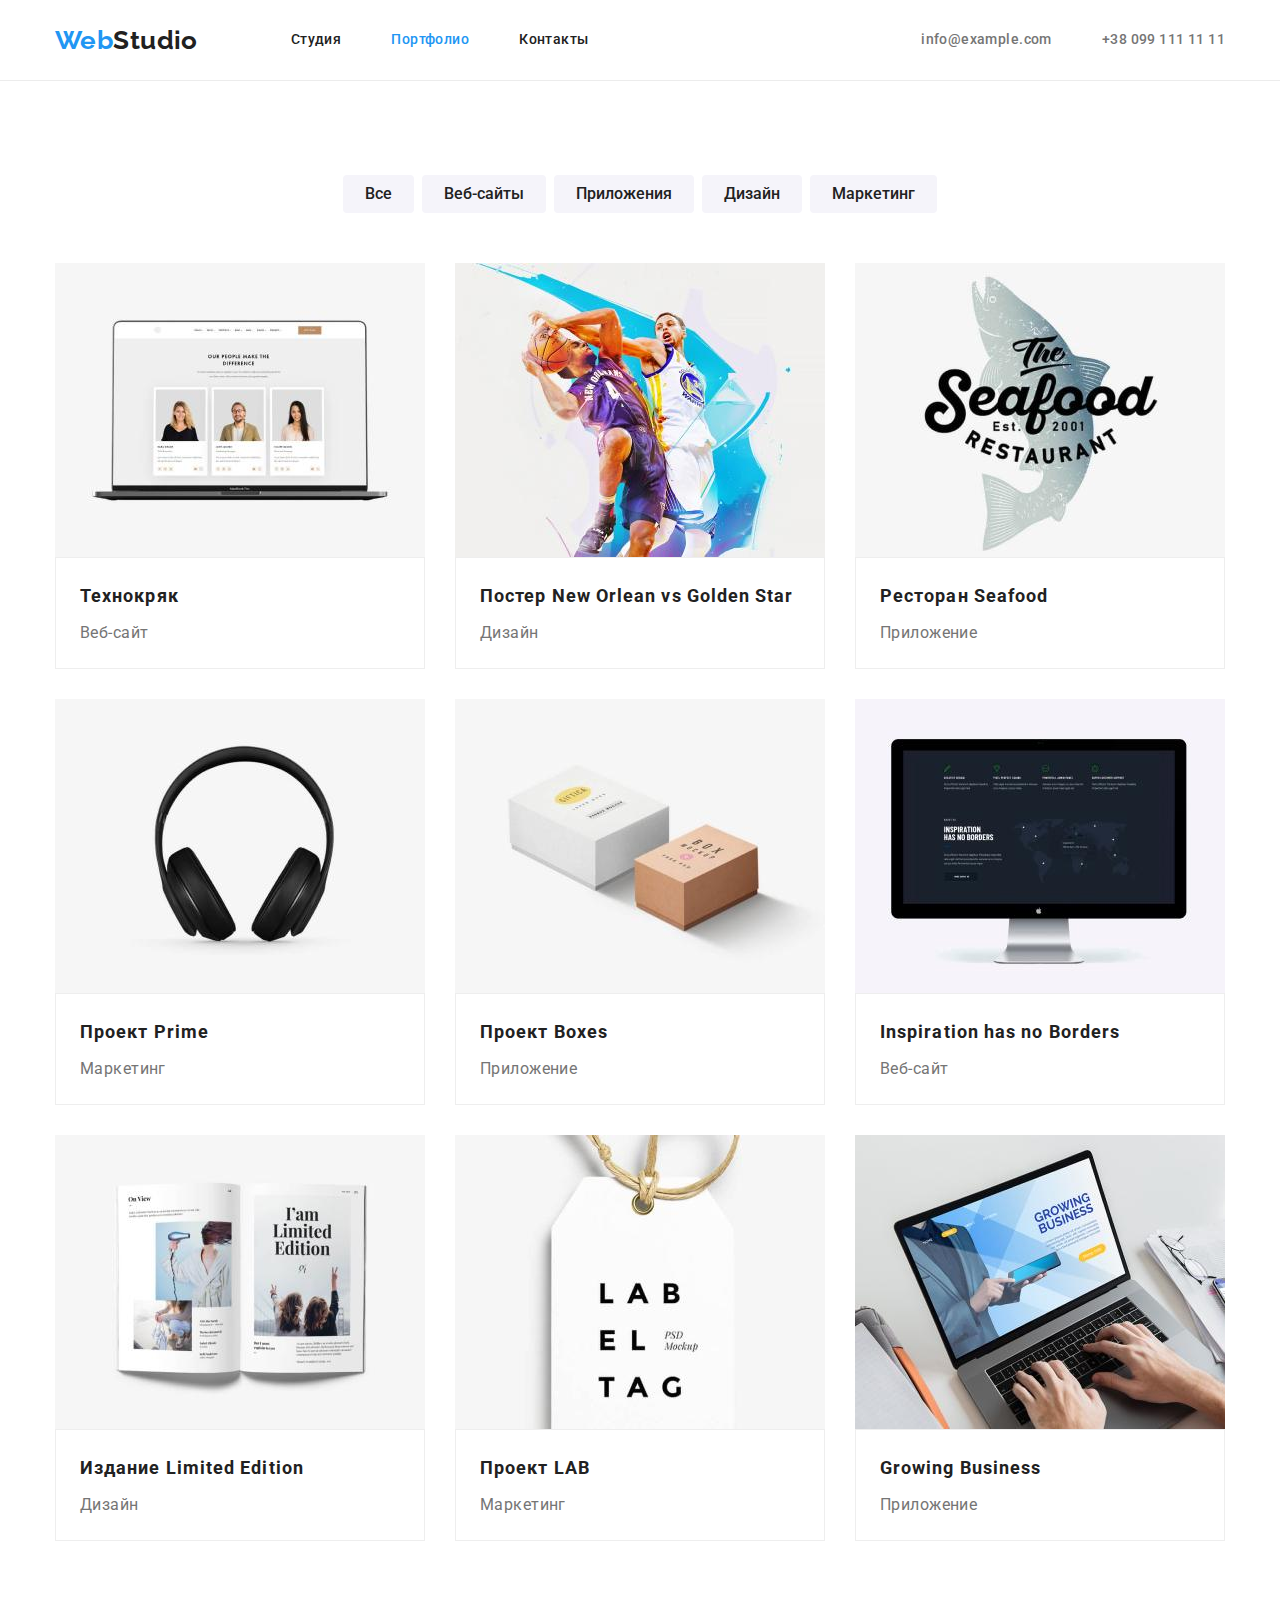
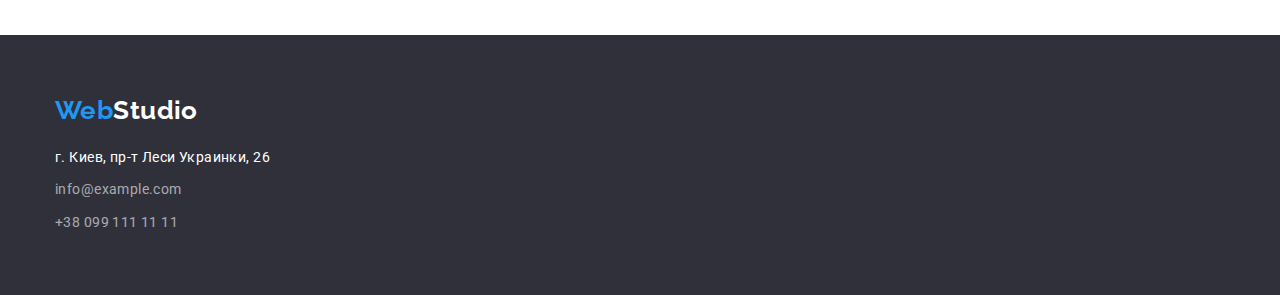
==== commit a1df5250: "code optimization" ====
--- a/portfolio.html
+++ b/portfolio.html
@@ -20,7 +20,7 @@
   <!-- Шапка сайта -->
 
     <header class="page-header">
-     <div class="header-container">
+     <div class="container header-container">
           <a class="logo" href="./index.html"><span class="span">Web</span>Studio</a>
       <nav class="main-nav">
         <ul class="sitenav">
@@ -40,9 +40,10 @@
 
     <main>
 
-  <!-- Меню на странице портфолио -->
+  <!-- Меню на странице портфолио.  Наши проекты и описание -->
 
-      <section class="section">
+      <div class="container"> 
+        <section class="section">
           <h1 class="section-title visually-hidden">Меню на странице портфолио</h1>
           <ul class="menu-list">
             <li class="menu-item"><button class="menu-btn" type="button" >Все</button></li>
@@ -51,10 +52,6 @@
             <li class="menu-item"><button class="menu-btn" type="button" >Дизайн</button></li>
             <li class="menu-item"><button class="menu-btn" type="button" >Маркетинг</button></li>
           </ul>
-        
-  <!-- Наши проекты и описание -->
-        
-        <div class="container">  
           <ul class="project">
             <li class="project-item">
              <a class="project-link" href=""><img src="./images/portfolio/img1.jpg" alt="Технокряк" width="370"/>
@@ -135,19 +132,17 @@
   
  <!-- Футер -->
 
-      <footer class="footer">
-        <div class="footer-container">
-          <div class="logo-inverse">
-            <a class="footer-logo" href="./index.html"><span class="span">Web</span>Studio</a>
-          </div>
-         <address>
-          <ul class="contacts-footer">
-            <li class="contacts-footer-address">г. Киев, пр-т Леси Украинки, 26<br></li>
-            <li class="contacts-footer-item"><a href="mailto:info@example.com" class="contacts-footer-link">info@example.com</a><br></li>
-            <li class="contacts-footer-item"><a href="tel:+380991111111" class="contacts-footer-link">+38 099 111 11 11</a></li>
-          </ul>
-         </address>
-        </div>
-      </footer>
+    <footer class="footer">
+      <div class="container">       
+          <a class="footer-logo" href="./index.html"><span class="span">Web</span>Studio</a>        
+      <address>
+        <ul class="contacts-footer">
+          <li class="contacts-footer-address">г. Киев, пр-т Леси Украинки, 26<br></li>
+          <li class="contacts-footer-item"><a href="mailto:info@example.com" class="contacts-footer-link">info@example.com</a><br></li>
+          <li class="contacts-footer-item"><a href="tel:+380991111111" class="contacts-footer-link">+38 099 111 11 11</a></li>
+        </ul>
+      </address>
+      </div>
+    </footer>
   </body>
 </html>--- a/css/styles.css
+++ b/css/styles.css
@@ -25,25 +25,65 @@
     line-height: 1.14;
   }
 
-.container, 
-.header-container,
-.footer-container {
+a {
+    text-decoration: none;
+  }  
+
+ul {
+    margin: 0;
+    padding: 0;
+    list-style: none;
+  }
+
+h1, h2, h3, h4, p {
+    margin: 0;
+  }  
+  
+.container {
     margin-left: auto;
     margin-right: auto;
+    padding-right: 15px;
+    padding-left: 15px;
     width: 1200px;
     /* outline: 1px solid tomato; */
   }
   
+img {
+    display: block;
+    width: 100%;
+    /* max-width: 100%; */
+    height: auto;
+  } 
+
+.visually-hidden {
+    position: absolute;
+    width: 1px;
+    height: 1px;
+    margin: -1px;
+    border: 0;
+    padding: 0;
+    clip: rect(0 0 0 0);
+    overflow: hidden;
+  }    
+
 /* Logo */
+
+.page-header {
+    border-bottom: 1px solid #ECECEC;
+  }
+
+.header-container {
+    display: flex;
+    align-items: center;
+  }
 
 .logo {
     display: block;
     color: var(--title-text-color);
     font-family: Raleway, sans-serif;
-    font-weight: bold;
+    font-weight: 700;
     font-size: 26px;
     line-height: 1.19;
-    text-decoration: none;
   }
   
 .logo:hover,
@@ -53,15 +93,8 @@
 
 /* Sitenav */
 
-.page-header {
-    border-bottom: 1px solid #ECECEC;
-  }
-
-.header-container {
-    display: flex;
-    align-items: center;
-    padding-right: 15px;
-    padding-left: 15px; 
+.main-nav {
+    margin-left: 93px;
   }
 
 .sitenav-link {
@@ -80,15 +113,11 @@
 
 .sitenav {
     display: flex;
-    margin-left: 93px;
-    margin-top: 0;
-    margin-bottom: 0;    
-    padding-left: 0;
-    list-style: none;   
-  }  
-
-.sitenav-item,
-.contacts-item {  
+  }  
+
+.sitenav-link,
+.contacts-link { 
+    display: block;   
     padding-top: 32px;
     padding-bottom: 32px;
   }
@@ -97,10 +126,6 @@
     margin-right: 50px;
   }
 
-.sitenav-link {  
-    text-decoration: none;
-  } 
-  
 /* Contacts header */
 
 .contacts-link {
@@ -116,36 +141,23 @@
 .contacts {
     display: flex;
     margin-left: auto;
-    margin-top: 0;
-    margin-bottom: 0;
-    list-style: none;
-    padding-right: 0;
-    padding-left: 0;    
   }  
 
 .contacts > .contacts-item:not(:last-child) {
     margin-right: 50px;
   }
 
-.contacts-link {  
-    text-decoration: none;
-  } 
-  
 /* Hero */
 
 .hero {
+    padding: 200px 0;
     text-align: center;
     background: var(--second-bgc);
-    min-height: 600px;
-    display: flex;
-    justify-content: center;
-    align-items: center;
     margin-left: auto;
     margin-right: auto;
   }
 
 .hero-title {
-    margin-top: 0;
     margin-bottom: 30px;
     color: #ffffff;
     font-weight: 900;
@@ -168,12 +180,11 @@
     border: 1px solid transparent;
     color: var(--primary-white-color);
     background-color: var(--accent-color);
-    font-weight: bold;
+    font-weight: 700;
     font-size: 16px;
     line-height: 1.87;
     letter-spacing: 0.06em;
     box-shadow: 0px 4px 4px rgba(0, 0, 0, 0.15);
-    text-decoration: none;
     cursor: pointer;
   }
   
@@ -185,10 +196,9 @@
   }
 
 .section-title {
-    margin-top: 0;
     margin-bottom: 50px;
     color: var(--title-text-color);
-    font-weight: bold;
+    font-weight: 700;
     font-size: 36px;
     line-height: 1.16;
     text-align: center;
@@ -200,28 +210,16 @@
     margin-top: 0;
     margin-bottom: 10px;
     color: var(--title-text-color);
-    font-weight: bold;
+    font-weight: 700;
   }  
 
 .feature-description {
-    margin-top: 0;
-    margin-bottom: 0;
     line-height: 1.71;    
   }
 
 .feature {
-    display: flex;
-    justify-content: center;
-    margin-top: 0;
-    margin-bottom: 0;
-    list-style: none;
-    padding-right: 15px;
-    padding-left: 15px;   
+    display: flex;   
   }   
-
-.feature-item {
-    width: 270px;
-  } 
 
 .feature-item:not(:last-child) {
     margin-right: 30px;
@@ -229,34 +227,28 @@
 
 /* Чем мы занимаемся */
 
+.work-section {
+    padding-top: 0px;
+  }
+
 .list {
-    display: flex;
-    justify-content: center;
-    flex-wrap: wrap;
-    margin-top: 0;
-    margin-bottom: 0;
-    list-style: none;
-    padding-right: 15px;
-    padding-left: 15px;
+    display: flex;  
   }    
 
-.list-item {
-    width: 370px; 
-  }  
-
 .list-item:not(:last-child) {
-   margin-right: 30px;
+    margin-right: 30px;
   }
 
 /* Team и job  */ 
 
-.team img {
-    margin-top: 0;
-    margin-bottom: 30px;
-  }
+.team-content {
+   padding-top: 30px;
+   padding-bottom: 30px;
+   background-color: #ffffff;
+   text-align: center;
+  }  
 
 .team-title {
-    margin-top: 0;
     margin-bottom: 10px;
     color: var(--title-text-color);
     font-weight: 500;
@@ -265,29 +257,20 @@
   }
 
 .job-description {
-    margin-top: 0;
-    margin-bottom: 0;
     font-weight: 400;
     font-size: 16px;
     line-height: 1.18;
   } 
 
+.section-team {
+    background-color: #F5F4FA;    
+  }  
+
 .team {
     display: flex;
-    justify-content: center;
-    flex-wrap: wrap;
-    margin-top: 0;
-    margin-bottom: 0;
-    list-style: none;
-    padding-right: 15px;
-    padding-left: 15px;
-    background-color: #F5F4FA;    
   }  
 
 .team-item {
-    padding-bottom: 30px;
-    text-align: center;
-    width: 270px;
     box-shadow: 0px 1px 3px rgba(0, 0, 0, 0.12), 0px 1px 1px rgba(0, 0, 0, 0.14), 0px 2px 1px rgba(0, 0, 0, 0.2);
     border-radius: 0px 0px 4px 4px;
   }
@@ -299,27 +282,21 @@
 /* Footer */
 
 .footer {
+    padding: 60px 0;
     background: var(--second-bgc);    
   }
 
-.footer-container {
-    padding-top: 60px;
-  }
-
-.logo-inverse {
-    margin-bottom: 20px;      
-  }
-
 .footer-logo {
+    display: inline-block; 
     color: var(--primary-white-color);
     font-family: Raleway, sans-serif;
-    font-weight: bold;
+    font-weight: 700;
     font-size: 26px;
-    line-height: 1.19;
-    text-decoration: none;    
+    line-height: 1.19;        
   }
 
 .contacts-footer-address {
+    margin-top: 20px;
     color: var(--primary-white-color);
     line-height: 1.71;
     font-style: normal; 
@@ -329,32 +306,11 @@
     color: var(--third-text-color);
     line-height: 1.71;
     font-style: normal;
-    text-decoration: none; 
-  }
-
-.contacts-footer {
-    margin-top: 0;
-    margin-bottom: 0;
-    list-style: none;
-    padding-right: 0;
-    padding-left: 0;
-    padding-bottom: 60px;   
-  } 
+  }
   
 .contacts-footer-item {
-    padding-top: 9px;
-  }
-
-.visually-hidden {
-    position: absolute;
-    width: 1px;
-    height: 1px;
-    margin: -1px;
-    border: 0;
-    padding: 0;
-    clip: rect(0 0 0 0);
-    overflow: hidden;
-  }  
+    margin-top: 9px;
+  }
 
 /* Portfolio page */
 
@@ -363,8 +319,6 @@
 .menu-list {
     display: flex;
     justify-content: center;
-    list-style: none;
-    margin-top: 0;
     margin-bottom: 50px;
   }
 
@@ -375,7 +329,7 @@
 .menu-btn {
     color: var(--title-text-color);
     background-color:#F5F4FA;
-    border-color: transparent;
+    border: transparent;
     font-weight: 500;
     font-size: 16px;
     line-height: 1.62;
@@ -394,60 +348,45 @@
 /* Наши проекты и описание */ 
 
 .project-title {
-    color: var(--title-text-color);
-    font-weight: bold;
-    font-size: 18px;
-    line-height: 2.0;
-    letter-spacing: 0.06em;
-    margin-top: 0;
-    margin-bottom: 4px; 
+   color: var(--title-text-color);
+   font-weight: 700;
+   font-size: 18px;
+   line-height: 2.0;
+   letter-spacing: 0.06em;
+   margin-bottom: 4px; 
   }
 
 .project-description {
-    color: var(--primary-text-color);
-    font-weight: 400;
-    font-size: 16px;
-    line-height: 1.87;
-    margin-top: 0;
-    margin-bottom: 0;
+   color: var(--primary-text-color);
+   font-weight: 400;
+   font-size: 16px;
+   line-height: 1.87;
   }
 
 .project {
-    display: flex;
-    flex-wrap: wrap;
-    list-style: none; 
-    margin: 0;
-    padding: 0;
-      
-  }  
+   display: flex;
+   flex-wrap: wrap;   
+  }   
 
 .project-item {
-  width: 370px;
-  margin-right: 30px;
-  margin-bottom: 30px;
-  padding: 0;
+   margin-right: 30px;
+   margin-bottom: 30px;
+  }
+
+.project-link {
+   display: block;
   }
 
 .project-item:nth-child(3n) {
-  margin-right: 0px;
+   margin-right: 0px;
   }  
 
 .project-item:nth-last-child(-n + 3) {  
-  margin-bottom: 0px;
-  }  
-
-.project-link {  
-    text-decoration: none;
-  } 
+   margin-bottom: 0px;
+  }  
 
 .project-content {
-  padding: 20px 24px;
-  background: #ffffff;
-  border: 1px solid #eeeeee;  
-  }
-
-img {
-  display: block;
-  max-width: 100%;
-  height: auto;
-  } +   padding: 20px 24px;
+   background: #ffffff;
+   border: 1px solid #eeeeee;  
+  }